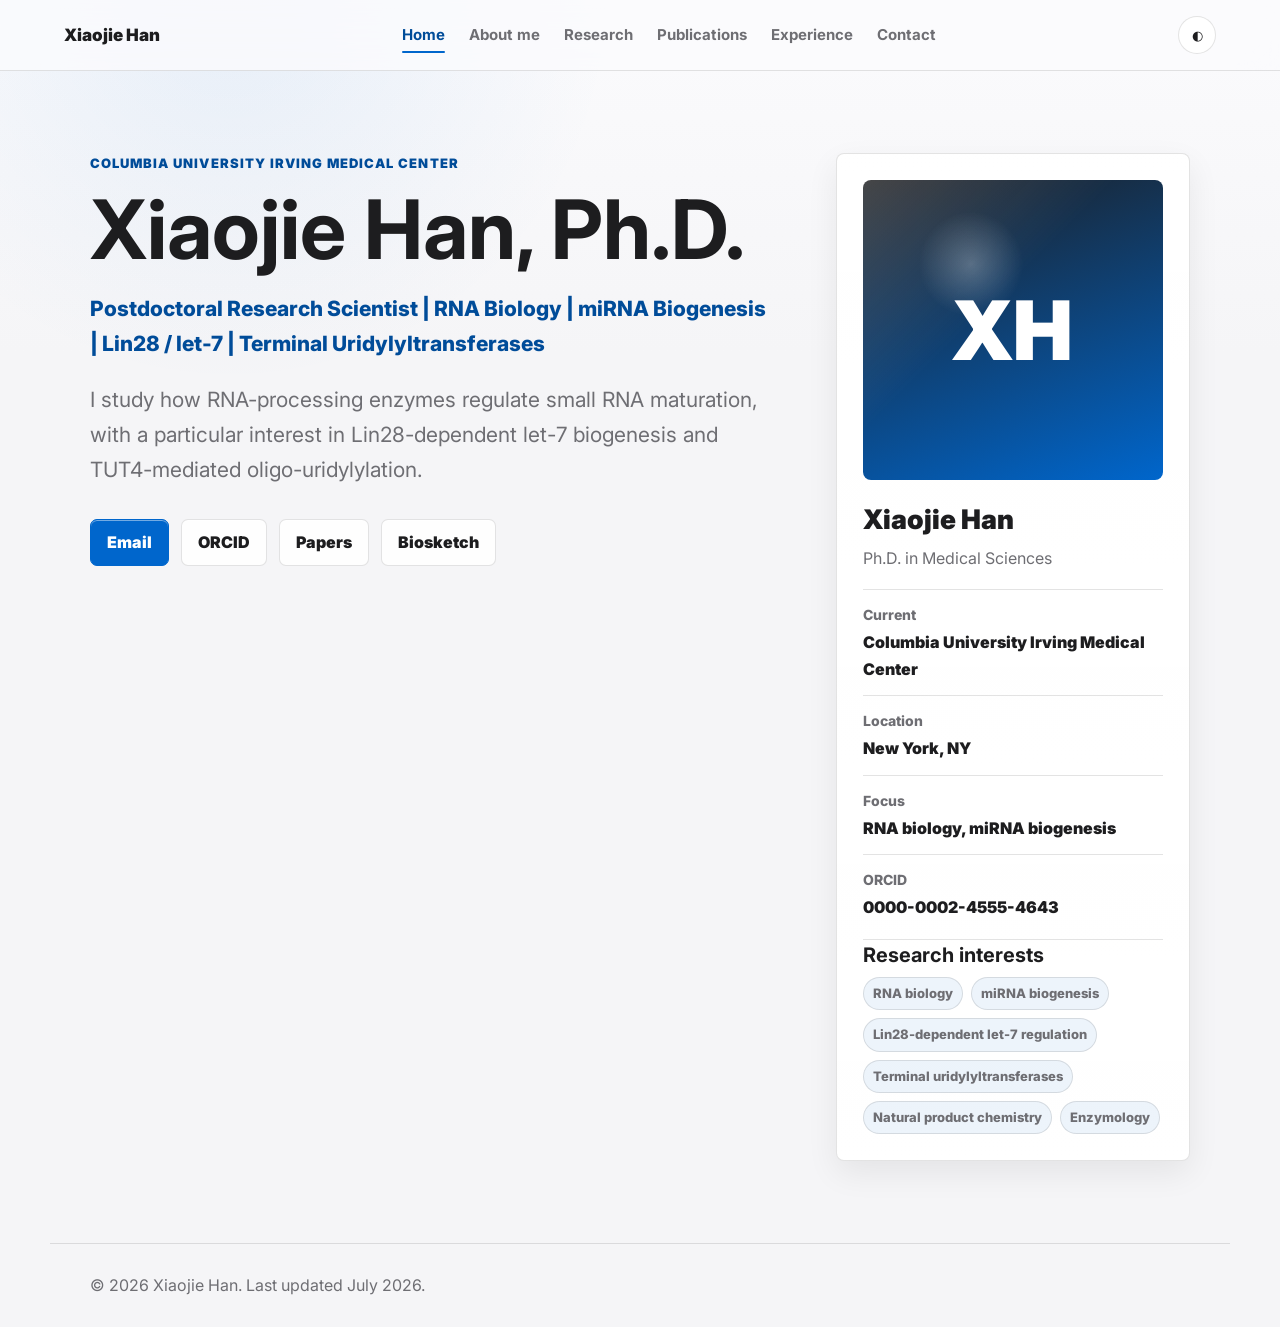
==== index.html @ de633164 "Initial personal homepage" ====
<!doctype html>
<html lang="en">
  <head>
    <meta charset="UTF-8" />
    <meta name="viewport" content="width=device-width, initial-scale=1.0" />
    <meta
      name="description"
      content="Xiaojie Han, Ph.D. Postdoctoral Research Scientist at Columbia University Irving Medical Center. Research interests include RNA biology, miRNA biogenesis, Lin28, let-7, and terminal uridylyltransferases."
    />
    <title>Xiaojie Han, Ph.D. | RNA Biology Researcher</title>
    <link rel="preconnect" href="https://fonts.googleapis.com" />
    <link rel="preconnect" href="https://fonts.gstatic.com" crossorigin />
    <link
      href="https://fonts.googleapis.com/css2?family=Inter:wght@400;500;700;800;900&family=Noto+Sans+SC:wght@400;500;700&display=swap"
      rel="stylesheet"
    />
    <link rel="stylesheet" href="styles.css" />
  </head>
  <body>
    <header class="site-header">
      <a class="brand" href="index.html">Xiaojie Han</a>
      <nav class="nav-links" aria-label="Primary navigation">
        <a class="active" href="index.html">Home</a>
        <a href="about.html">About me</a>
        <a href="research.html">Research</a>
        <a href="publications.html">Publications</a>
        <a href="experience.html">Experience</a>
        <a href="contact.html">Contact</a>
      </nav>
      <button class="theme-toggle" type="button" aria-label="Toggle dark mode">
        <span aria-hidden="true">◐</span>
      </button>
    </header>

    <main>
      <section class="hero" id="home">
        <div class="hero-copy">
          <p class="eyebrow">Columbia University Irving Medical Center</p>
          <h1>Xiaojie Han, Ph.D.</h1>
          <p class="role-line">
            Postdoctoral Research Scientist | RNA Biology | miRNA Biogenesis |
            Lin28 / let-7 | Terminal Uridylyltransferases
          </p>
          <p class="lead">
            I study how RNA-processing enzymes regulate small RNA maturation,
            with a particular interest in Lin28-dependent let-7 biogenesis and
            TUT4-mediated oligo-uridylylation.
          </p>
          <div class="social-links" aria-label="Academic and contact links">
            <a href="mailto:xh2747@cumc.columbia.edu" aria-label="Email">Email</a>
            <a href="https://orcid.org/0000-0002-4555-4643" aria-label="ORCID">
              ORCID
            </a>
            <a href="publications.html" aria-label="Publications">Papers</a>
            <a href="experience.html" aria-label="Biosketch">Biosketch</a>
          </div>
        </div>

        <aside class="profile-panel" aria-label="Profile summary and research interests">
          <div class="portrait">
            <span>XH</span>
          </div>
          <div>
            <p class="profile-name">Xiaojie Han</p>
            <p class="profile-role">Ph.D. in Medical Sciences</p>
          </div>
          <dl class="quick-facts">
            <div>
              <dt>Current</dt>
              <dd>Columbia University Irving Medical Center</dd>
            </div>
            <div>
              <dt>Location</dt>
              <dd>New York, NY</dd>
            </div>
            <div>
              <dt>Focus</dt>
              <dd>RNA biology, miRNA biogenesis</dd>
            </div>
            <div>
              <dt>ORCID</dt>
              <dd>
                <a href="https://orcid.org/0000-0002-4555-4643">
                  0000-0002-4555-4643
                </a>
              </dd>
            </div>
          </dl>
          <div class="interest-list">
            <h2>Research interests</h2>
            <ul>
              <li>RNA biology</li>
              <li>miRNA biogenesis</li>
              <li>Lin28-dependent let-7 regulation</li>
              <li>Terminal uridylyltransferases</li>
              <li>Natural product chemistry</li>
              <li>Enzymology</li>
            </ul>
          </div>
        </aside>
      </section>
    </main>

    <footer class="site-footer">
      <p>© <span id="year"></span> Xiaojie Han. Last updated July 2026.</p>
    </footer>

    <script src="script.js"></script>
  </body>
</html>
---- styles.css ----
:root {
  color-scheme: light;
  --bg: #f5f5f7;
  --bg-soft: #fbfbfd;
  --surface: #ffffff;
  --surface-strong: #f0f2f5;
  --text: #1d1d1f;
  --muted: #6e6e73;
  --line: rgba(29, 29, 31, 0.12);
  --accent: #0066cc;
  --accent-strong: #004c99;
  --accent-soft: rgba(0, 102, 204, 0.1);
  --gold: #8a6d3b;
  --shadow: 0 12px 32px rgba(0, 0, 0, 0.07);
  --max: 1180px;
}

body.dark {
  color-scheme: dark;
  --bg: #000000;
  --bg-soft: #161617;
  --surface: #1d1d1f;
  --surface-strong: #2c2c2e;
  --text: #f5f5f7;
  --muted: #a1a1a6;
  --line: rgba(245, 245, 247, 0.16);
  --accent: #2997ff;
  --accent-strong: #7cc0ff;
  --accent-soft: rgba(41, 151, 255, 0.14);
  --gold: #d2b46d;
  --shadow: 0 16px 44px rgba(0, 0, 0, 0.36);
}

* {
  box-sizing: border-box;
}

html {
  scroll-behavior: smooth;
}

body {
  margin: 0;
  color: var(--text);
  background:
    radial-gradient(circle at 18% 0%, rgba(0, 102, 204, 0.08), transparent 24rem),
    linear-gradient(180deg, var(--bg-soft), var(--bg) 22rem);
  font-family: Inter, "Noto Sans SC", system-ui, -apple-system, BlinkMacSystemFont,
    "Segoe UI", sans-serif;
  line-height: 1.65;
}

a {
  color: inherit;
  text-decoration: none;
}

a:hover,
a:focus-visible {
  color: var(--accent-strong);
}

a:focus-visible,
button:focus-visible {
  outline: 3px solid var(--accent-soft);
  outline-offset: 3px;
}

.site-header {
  position: sticky;
  top: 0;
  z-index: 20;
  display: flex;
  align-items: center;
  justify-content: space-between;
  gap: 24px;
  padding: 16px clamp(20px, 5vw, 76px);
  background: color-mix(in srgb, var(--bg-soft) 84%, transparent);
  border-bottom: 1px solid var(--line);
  backdrop-filter: blur(18px);
}

.brand {
  flex: 0 0 auto;
  color: var(--text);
  font-size: 17px;
  font-weight: 900;
}

.nav-links {
  display: flex;
  align-items: center;
  gap: clamp(10px, 2vw, 24px);
  color: var(--muted);
  font-size: 15px;
  font-weight: 700;
}

.nav-links a {
  position: relative;
  padding: 6px 0;
}

.nav-links a.active {
  color: var(--accent-strong);
}

.nav-links a.active::after,
.nav-links a:hover::after,
.nav-links a:focus-visible::after {
  position: absolute;
  right: 0;
  bottom: 0;
  left: 0;
  height: 2px;
  content: "";
  background: var(--accent);
  border-radius: 999px;
}

.theme-toggle {
  display: inline-grid;
  width: 38px;
  height: 38px;
  place-items: center;
  cursor: pointer;
  color: var(--text);
  background: var(--surface);
  border: 1px solid var(--line);
  border-radius: 999px;
}

.hero {
  display: grid;
  grid-template-columns: minmax(0, 1fr) minmax(320px, 0.52fr);
  align-items: start;
  gap: clamp(30px, 5vw, 64px);
  max-width: var(--max);
  margin: 0 auto;
  min-height: calc(100vh - 126px);
  padding: clamp(46px, 7vw, 82px) clamp(20px, 5vw, 40px);
  border-bottom: 1px solid var(--line);
}

.hero-copy {
  max-width: 850px;
}

.eyebrow {
  margin: 0 0 14px;
  color: var(--accent-strong);
  font-size: 13px;
  font-weight: 900;
  letter-spacing: 0.08em;
  text-transform: uppercase;
}

h1,
h2,
h3,
p {
  margin-top: 0;
}

h1 {
  margin-bottom: 20px;
  font-size: clamp(44px, 7vw, 82px);
  line-height: 1.02;
  letter-spacing: 0;
}

.section h1,
.contact-section h1 {
  max-width: 880px;
  font-size: clamp(34px, 5vw, 56px);
  line-height: 1.08;
}

h2 {
  margin-bottom: 18px;
  font-size: clamp(30px, 4vw, 50px);
  line-height: 1.15;
  letter-spacing: 0;
}

h3 {
  margin-bottom: 10px;
  font-size: 21px;
  line-height: 1.32;
}

.lead {
  max-width: 760px;
  color: var(--muted);
  font-size: clamp(17px, 2vw, 21px);
}

.role-line {
  max-width: 860px;
  margin-bottom: 22px;
  color: var(--accent-strong);
  font-size: clamp(16px, 2vw, 21px);
  font-weight: 800;
}

.social-links,
.contact-links {
  display: flex;
  flex-wrap: wrap;
  gap: 12px;
  margin-top: 32px;
}

.social-links a,
.contact-links a {
  display: inline-flex;
  min-height: 44px;
  align-items: center;
  justify-content: center;
  padding: 9px 16px;
  border: 1px solid var(--line);
  border-radius: 7px;
  font-weight: 900;
}

.social-links a {
  background: color-mix(in srgb, var(--surface) 88%, transparent);
  box-shadow: 0 1px 0 rgba(255, 255, 255, 0.45) inset;
  transition:
    border-color 160ms ease,
    color 160ms ease,
    transform 160ms ease,
    background 160ms ease;
}

.social-links a:first-child {
  color: #ffffff;
  background: var(--accent);
  border-color: var(--accent);
}

.social-links a:hover,
.social-links a:focus-visible,
.contact-links a:hover,
.contact-links a:focus-visible {
  transform: translateY(-1px);
  border-color: color-mix(in srgb, var(--accent) 60%, var(--line));
}

.contact-links a {
  background: var(--surface);
}

.profile-panel,
.highlight-panel {
  display: grid;
  gap: 18px;
  padding: clamp(18px, 3vw, 26px);
  background:
    linear-gradient(180deg, color-mix(in srgb, var(--surface) 98%, transparent), var(--surface)),
    var(--surface);
  border: 1px solid var(--line);
  border-radius: 8px;
  box-shadow: var(--shadow);
}

.portrait {
  display: grid;
  aspect-ratio: 1;
  place-items: center;
  color: var(--surface);
  background:
    linear-gradient(135deg, rgba(255, 255, 255, 0.18), transparent 42%),
    radial-gradient(circle at 36% 28%, rgba(255, 255, 255, 0.26), transparent 18%),
    linear-gradient(160deg, #1d1d1f, var(--accent));
  border-radius: 8px;
}

.portrait span {
  font-size: clamp(52px, 7vw, 82px);
  font-weight: 900;
}

.profile-name {
  margin-bottom: 2px;
  font-size: 27px;
  font-weight: 900;
}

.profile-role {
  margin-bottom: 0;
  color: var(--muted);
}

.interest-list {
  padding-top: 4px;
  border-top: 1px solid var(--line);
}

.interest-list h2 {
  margin-bottom: 10px;
  font-size: 20px;
}

.interest-list ul {
  display: flex;
  flex-wrap: wrap;
  gap: 8px;
  margin: 0;
  padding-left: 0;
  color: var(--muted);
  list-style: none;
}

.interest-list li {
  padding: 5px 9px;
  background: color-mix(in srgb, var(--accent-soft) 70%, var(--surface));
  border: 1px solid var(--line);
  border-radius: 999px;
  font-size: 13px;
  font-weight: 800;
}

.quick-facts {
  display: grid;
  gap: 13px;
  margin: 0;
}

.quick-facts div {
  display: grid;
  gap: 3px;
  padding-top: 13px;
  border-top: 1px solid var(--line);
}

dt {
  color: var(--muted);
  font-size: 14px;
  font-weight: 800;
}

dd {
  margin: 0;
  font-weight: 900;
}

.section,
.contact-section {
  max-width: var(--max);
  margin: 0 auto;
  padding: clamp(54px, 7vw, 92px) clamp(20px, 5vw, 40px);
}

.page-section {
  min-height: calc(100vh - 134px);
}

.section-heading {
  max-width: 860px;
  margin-bottom: 30px;
}

.about-copy {
  max-width: 980px;
  color: var(--muted);
  font-size: 18px;
}

.about-copy p {
  margin-bottom: 18px;
}

.research-grid {
  display: grid;
  grid-template-columns: repeat(3, minmax(0, 1fr));
  gap: 18px;
}

.research-card {
  display: grid;
  gap: 16px;
  padding: 22px;
  background: var(--surface);
  border: 1px solid var(--line);
  border-radius: 8px;
  box-shadow: 0 10px 26px rgba(0, 0, 0, 0.045);
  transition:
    border-color 160ms ease,
    transform 160ms ease,
    box-shadow 160ms ease;
}

.research-card:hover {
  transform: translateY(-2px);
  border-color: color-mix(in srgb, var(--accent) 42%, var(--line));
  box-shadow: 0 16px 34px rgba(0, 0, 0, 0.08);
}

.research-card p {
  margin-bottom: 0;
  color: var(--muted);
}

.diagram {
  position: relative;
  min-height: 132px;
  overflow: hidden;
  background: var(--surface-strong);
  border: 1px solid var(--line);
  border-radius: 8px;
}

.rna-diagram span {
  position: absolute;
  left: 18%;
  width: 64%;
  height: 2px;
  background: var(--accent);
  transform-origin: left center;
}

.rna-diagram span:nth-child(1) {
  top: 40%;
  transform: rotate(10deg);
}

.rna-diagram span:nth-child(2) {
  top: 50%;
  transform: rotate(-8deg);
}

.rna-diagram span:nth-child(3) {
  top: 61%;
  transform: rotate(7deg);
}

.enzyme-diagram span:first-child {
  position: absolute;
  inset: 26px 32px 42px;
  border: 18px solid var(--accent-soft);
  border-radius: 999px 999px 999px 40px;
}

.enzyme-diagram span:last-child {
  position: absolute;
  right: 34px;
  bottom: 32px;
  width: 90px;
  height: 8px;
  background: var(--accent);
  border-radius: 999px;
  transform: rotate(-18deg);
}

.chemistry-diagram span {
  position: absolute;
  width: 44px;
  height: 44px;
  border: 2px solid var(--accent);
  border-radius: 50%;
}

.chemistry-diagram span:nth-child(1) {
  top: 38px;
  left: 42px;
}

.chemistry-diagram span:nth-child(2) {
  top: 38px;
  left: 96px;
}

.chemistry-diagram span:nth-child(3) {
  top: 78px;
  left: 69px;
}

.publication-list {
  display: grid;
  gap: 16px;
}

.publication {
  padding: clamp(20px, 3vw, 28px);
  background: var(--surface);
  border: 1px solid var(--line);
  border-radius: 8px;
  box-shadow: 0 8px 24px rgba(0, 0, 0, 0.045);
}

.publication.featured {
  background:
    linear-gradient(135deg, color-mix(in srgb, var(--accent-soft) 75%, transparent), transparent 58%),
    var(--surface);
}

.publication p {
  color: var(--muted);
}

.publication a {
  color: var(--accent-strong);
  font-weight: 900;
}

.pub-meta {
  margin-bottom: 10px;
  color: var(--gold);
  font-size: 14px;
  font-weight: 900;
  text-transform: uppercase;
}

.two-column {
  display: grid;
  grid-template-columns: minmax(0, 1fr) minmax(300px, 0.58fr);
  gap: clamp(30px, 6vw, 76px);
}

.timeline {
  display: grid;
  gap: 14px;
}

.timeline article,
.highlight-item {
  padding: 20px;
  background: var(--surface);
  border: 1px solid var(--line);
  border-radius: 8px;
  box-shadow: 0 8px 22px rgba(0, 0, 0, 0.04);
}

.timeline span,
.highlight-item span {
  display: block;
  margin-bottom: 8px;
  color: var(--accent-strong);
  font-weight: 900;
}

.timeline p,
.highlight-item p {
  margin-bottom: 0;
  color: var(--muted);
}

.highlight-panel {
  align-self: start;
  background: var(--surface-strong);
}

.contact-section {
  display: grid;
  grid-template-columns: minmax(0, 0.85fr) minmax(280px, 0.68fr);
  align-items: center;
  gap: 32px;
  background:
    linear-gradient(135deg, var(--surface-strong), color-mix(in srgb, var(--surface) 72%, var(--surface-strong)));
  border: 1px solid var(--line);
  border-radius: 8px;
  box-shadow: 0 10px 30px rgba(0, 0, 0, 0.055);
}

.contact-section p {
  max-width: 660px;
  color: var(--muted);
}

.contact-links {
  justify-content: flex-end;
  margin-top: 0;
}

.site-footer {
  max-width: var(--max);
  margin: 0 auto;
  padding: 28px clamp(20px, 5vw, 40px);
  color: var(--muted);
}

.site-footer p {
  margin: 0;
}

@media (max-width: 920px) {
  .site-header {
    align-items: flex-start;
    flex-wrap: wrap;
    gap: 12px 18px;
  }

  .nav-links {
    order: 3;
    width: 100%;
    overflow-x: auto;
    padding-bottom: 3px;
    scrollbar-width: thin;
  }

  .hero,
  .research-grid,
  .two-column,
  .contact-section {
    grid-template-columns: 1fr;
  }

  .hero {
    min-height: auto;
  }

  .profile-panel {
    max-width: 520px;
  }

  .contact-links {
    justify-content: flex-start;
  }
}

@media (max-width: 540px) {
  .site-header,
  .hero,
  .section,
  .contact-section,
  .site-footer {
    padding-inline: 16px;
  }

  h1 {
    font-size: 40px;
  }

  .section h1,
  .contact-section h1 {
    font-size: 34px;
  }

  .social-links a,
  .contact-links a {
    width: 100%;
  }
}
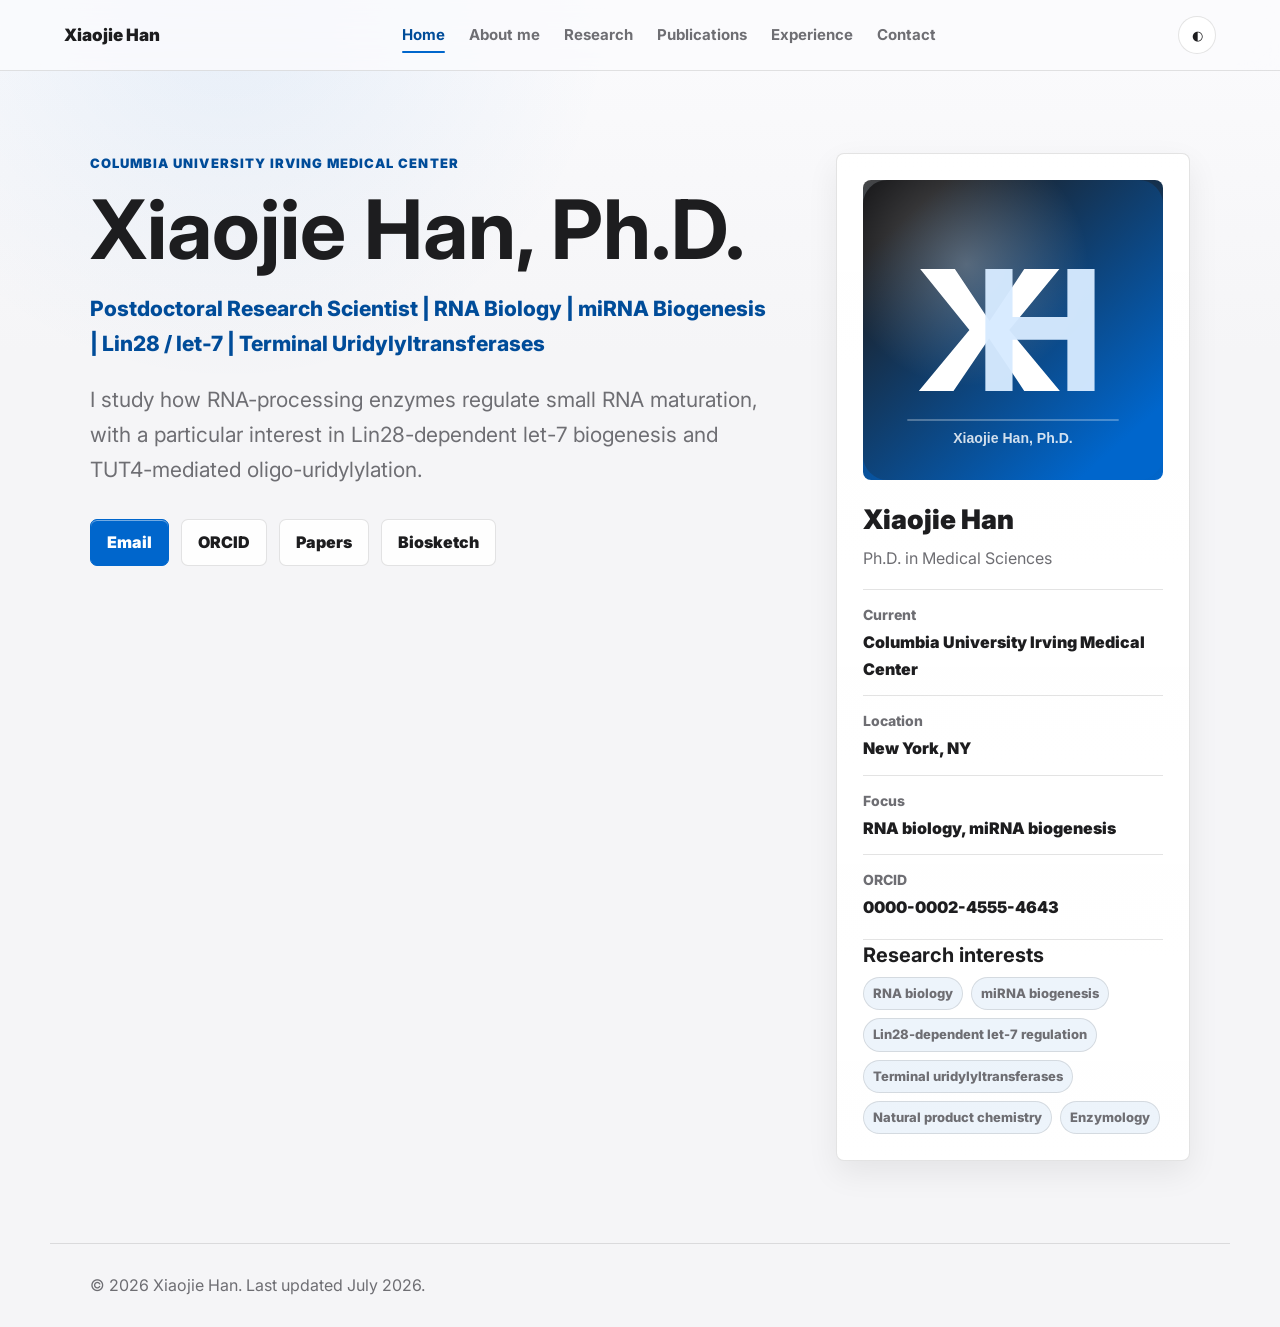
==== commit 239f28e3: "Add site identity assets and publication thumbnails" ====
--- a/index.html
+++ b/index.html
@@ -8,6 +8,16 @@
       content="Xiaojie Han, Ph.D. Postdoctoral Research Scientist at Columbia University Irving Medical Center. Research interests include RNA biology, miRNA biogenesis, Lin28, let-7, and terminal uridylyltransferases."
     />
     <title>Xiaojie Han, Ph.D. | RNA Biology Researcher</title>
+    <link rel="icon" href="assets/favicon.svg" type="image/svg+xml" />
+    <meta property="og:type" content="website" />
+    <meta property="og:title" content="Xiaojie Han, Ph.D. | RNA Biology Researcher" />
+    <meta
+      property="og:description"
+      content="Postdoctoral Research Scientist at Columbia University Irving Medical Center studying RNA biology and miRNA biogenesis."
+    />
+    <meta property="og:url" content="https://hxjovo.github.io/" />
+    <meta property="og:image" content="https://hxjovo.github.io/assets/og-image.svg" />
+    <meta name="twitter:card" content="summary_large_image" />
     <link rel="preconnect" href="https://fonts.googleapis.com" />
     <link rel="preconnect" href="https://fonts.gstatic.com" crossorigin />
     <link
@@ -58,7 +68,7 @@
 
         <aside class="profile-panel" aria-label="Profile summary and research interests">
           <div class="portrait">
-            <span>XH</span>
+            <img src="assets/avatar.svg" alt="Xiaojie Han avatar" />
           </div>
           <div>
             <p class="profile-name">Xiaojie Han</p>
--- a/styles.css
+++ b/styles.css
@@ -276,6 +276,13 @@
   border-radius: 8px;
 }
 
+.portrait img {
+  display: block;
+  width: 100%;
+  height: 100%;
+  border-radius: inherit;
+}
+
 .portrait span {
   font-size: clamp(52px, 7vw, 82px);
   font-weight: 900;
@@ -482,6 +489,10 @@
 }
 
 .publication {
+  display: grid;
+  grid-template-columns: minmax(118px, 150px) minmax(0, 1fr);
+  gap: 22px;
+  align-items: start;
   padding: clamp(20px, 3vw, 28px);
   background: var(--surface);
   border: 1px solid var(--line);
@@ -497,6 +508,21 @@
 
 .publication p {
   color: var(--muted);
+}
+
+.publication-thumb {
+  display: block;
+  width: 100%;
+  max-width: 150px;
+  height: auto;
+  background: #ffffff;
+  border: 1px solid var(--line);
+  border-radius: 8px;
+  box-shadow: 0 10px 24px rgba(0, 0, 0, 0.08);
+}
+
+.publication-body {
+  min-width: 0;
 }
 
 .publication a {
@@ -602,6 +628,7 @@
   .hero,
   .research-grid,
   .two-column,
+  .publication,
   .contact-section {
     grid-template-columns: 1fr;
   }
@@ -612,6 +639,10 @@
 
   .profile-panel {
     max-width: 520px;
+  }
+
+  .publication-thumb {
+    max-width: 180px;
   }
 
   .contact-links {
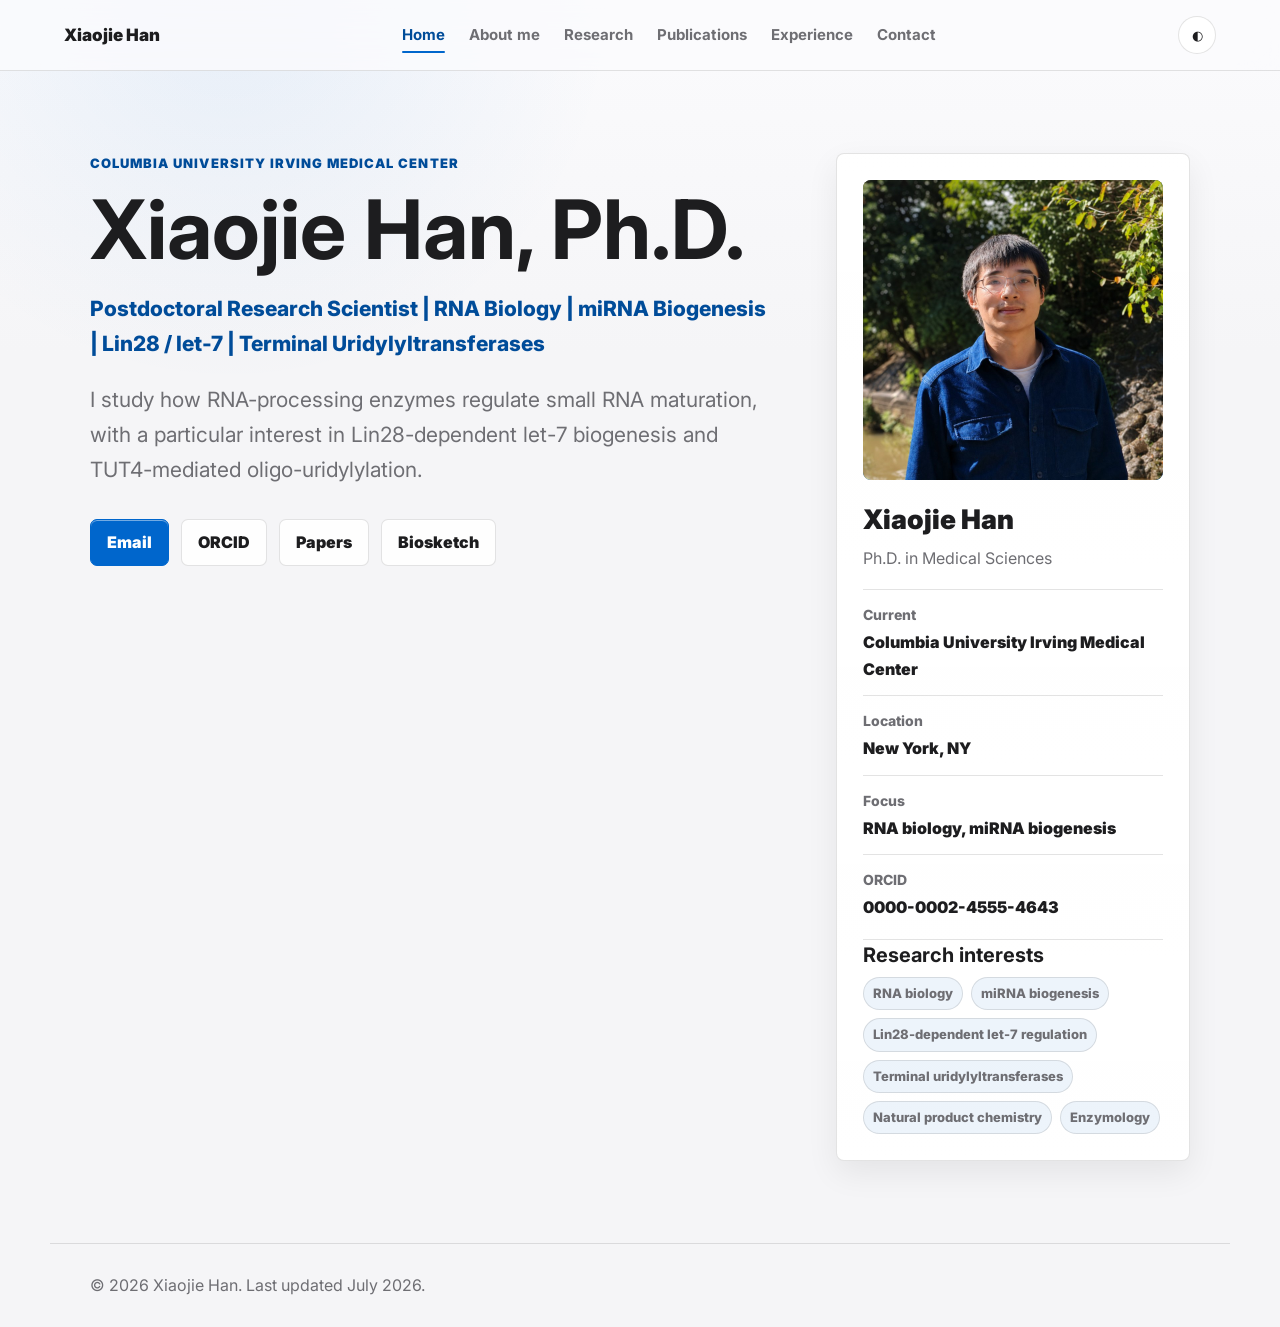
==== commit 6283ed86: "Use cropped profile photo" ====
--- a/index.html
+++ b/index.html
@@ -68,7 +68,7 @@
 
         <aside class="profile-panel" aria-label="Profile summary and research interests">
           <div class="portrait">
-            <img src="assets/avatar.svg" alt="Xiaojie Han avatar" />
+            <img src="assets/profile.jpg" alt="Xiaojie Han portrait" />
           </div>
           <div>
             <p class="profile-name">Xiaojie Han</p>
--- a/styles.css
+++ b/styles.css
@@ -280,6 +280,7 @@
   display: block;
   width: 100%;
   height: 100%;
+  object-fit: cover;
   border-radius: inherit;
 }
 
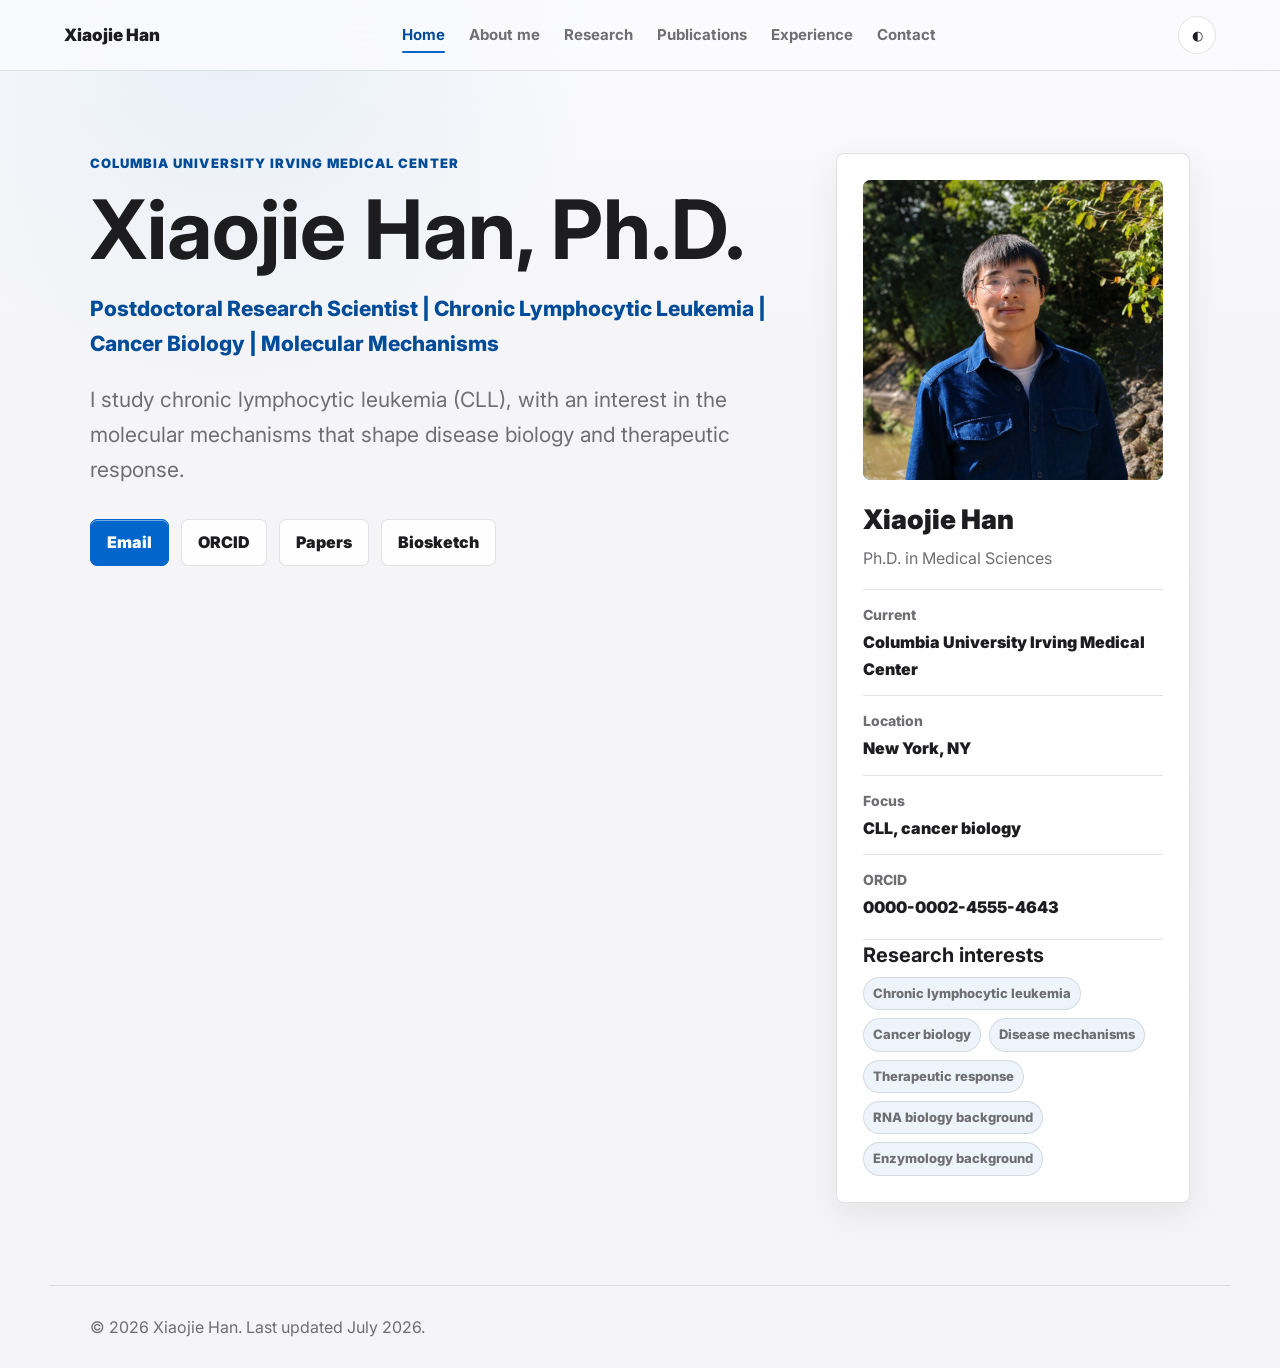
==== commit 19482d42: "Update research focus to CLL" ====
--- a/index.html
+++ b/index.html
@@ -5,15 +5,15 @@
     <meta name="viewport" content="width=device-width, initial-scale=1.0" />
     <meta
       name="description"
-      content="Xiaojie Han, Ph.D. Postdoctoral Research Scientist at Columbia University Irving Medical Center. Research interests include RNA biology, miRNA biogenesis, Lin28, let-7, and terminal uridylyltransferases."
+      content="Xiaojie Han, Ph.D. Postdoctoral Research Scientist at Columbia University Irving Medical Center. Current research focuses on chronic lymphocytic leukemia (CLL), cancer biology, and molecular mechanisms of disease."
     />
-    <title>Xiaojie Han, Ph.D. | RNA Biology Researcher</title>
+    <title>Xiaojie Han, Ph.D. | CLL Researcher</title>
     <link rel="icon" href="assets/favicon.svg" type="image/svg+xml" />
     <meta property="og:type" content="website" />
-    <meta property="og:title" content="Xiaojie Han, Ph.D. | RNA Biology Researcher" />
+    <meta property="og:title" content="Xiaojie Han, Ph.D. | CLL Researcher" />
     <meta
       property="og:description"
-      content="Postdoctoral Research Scientist at Columbia University Irving Medical Center studying RNA biology and miRNA biogenesis."
+      content="Postdoctoral Research Scientist at Columbia University Irving Medical Center studying chronic lymphocytic leukemia (CLL)."
     />
     <meta property="og:url" content="https://hxjovo.github.io/" />
     <meta property="og:image" content="https://hxjovo.github.io/assets/og-image.svg" />
@@ -48,13 +48,13 @@
           <p class="eyebrow">Columbia University Irving Medical Center</p>
           <h1>Xiaojie Han, Ph.D.</h1>
           <p class="role-line">
-            Postdoctoral Research Scientist | RNA Biology | miRNA Biogenesis |
-            Lin28 / let-7 | Terminal Uridylyltransferases
+            Postdoctoral Research Scientist | Chronic Lymphocytic Leukemia |
+            Cancer Biology | Molecular Mechanisms
           </p>
           <p class="lead">
-            I study how RNA-processing enzymes regulate small RNA maturation,
-            with a particular interest in Lin28-dependent let-7 biogenesis and
-            TUT4-mediated oligo-uridylylation.
+            I study chronic lymphocytic leukemia (CLL), with an interest in the
+            molecular mechanisms that shape disease biology and therapeutic
+            response.
           </p>
           <div class="social-links" aria-label="Academic and contact links">
             <a href="mailto:xh2747@cumc.columbia.edu" aria-label="Email">Email</a>
@@ -85,7 +85,7 @@
             </div>
             <div>
               <dt>Focus</dt>
-              <dd>RNA biology, miRNA biogenesis</dd>
+              <dd>CLL, cancer biology</dd>
             </div>
             <div>
               <dt>ORCID</dt>
@@ -99,12 +99,12 @@
           <div class="interest-list">
             <h2>Research interests</h2>
             <ul>
-              <li>RNA biology</li>
-              <li>miRNA biogenesis</li>
-              <li>Lin28-dependent let-7 regulation</li>
-              <li>Terminal uridylyltransferases</li>
-              <li>Natural product chemistry</li>
-              <li>Enzymology</li>
+              <li>Chronic lymphocytic leukemia</li>
+              <li>Cancer biology</li>
+              <li>Disease mechanisms</li>
+              <li>Therapeutic response</li>
+              <li>RNA biology background</li>
+              <li>Enzymology background</li>
             </ul>
           </div>
         </aside>
